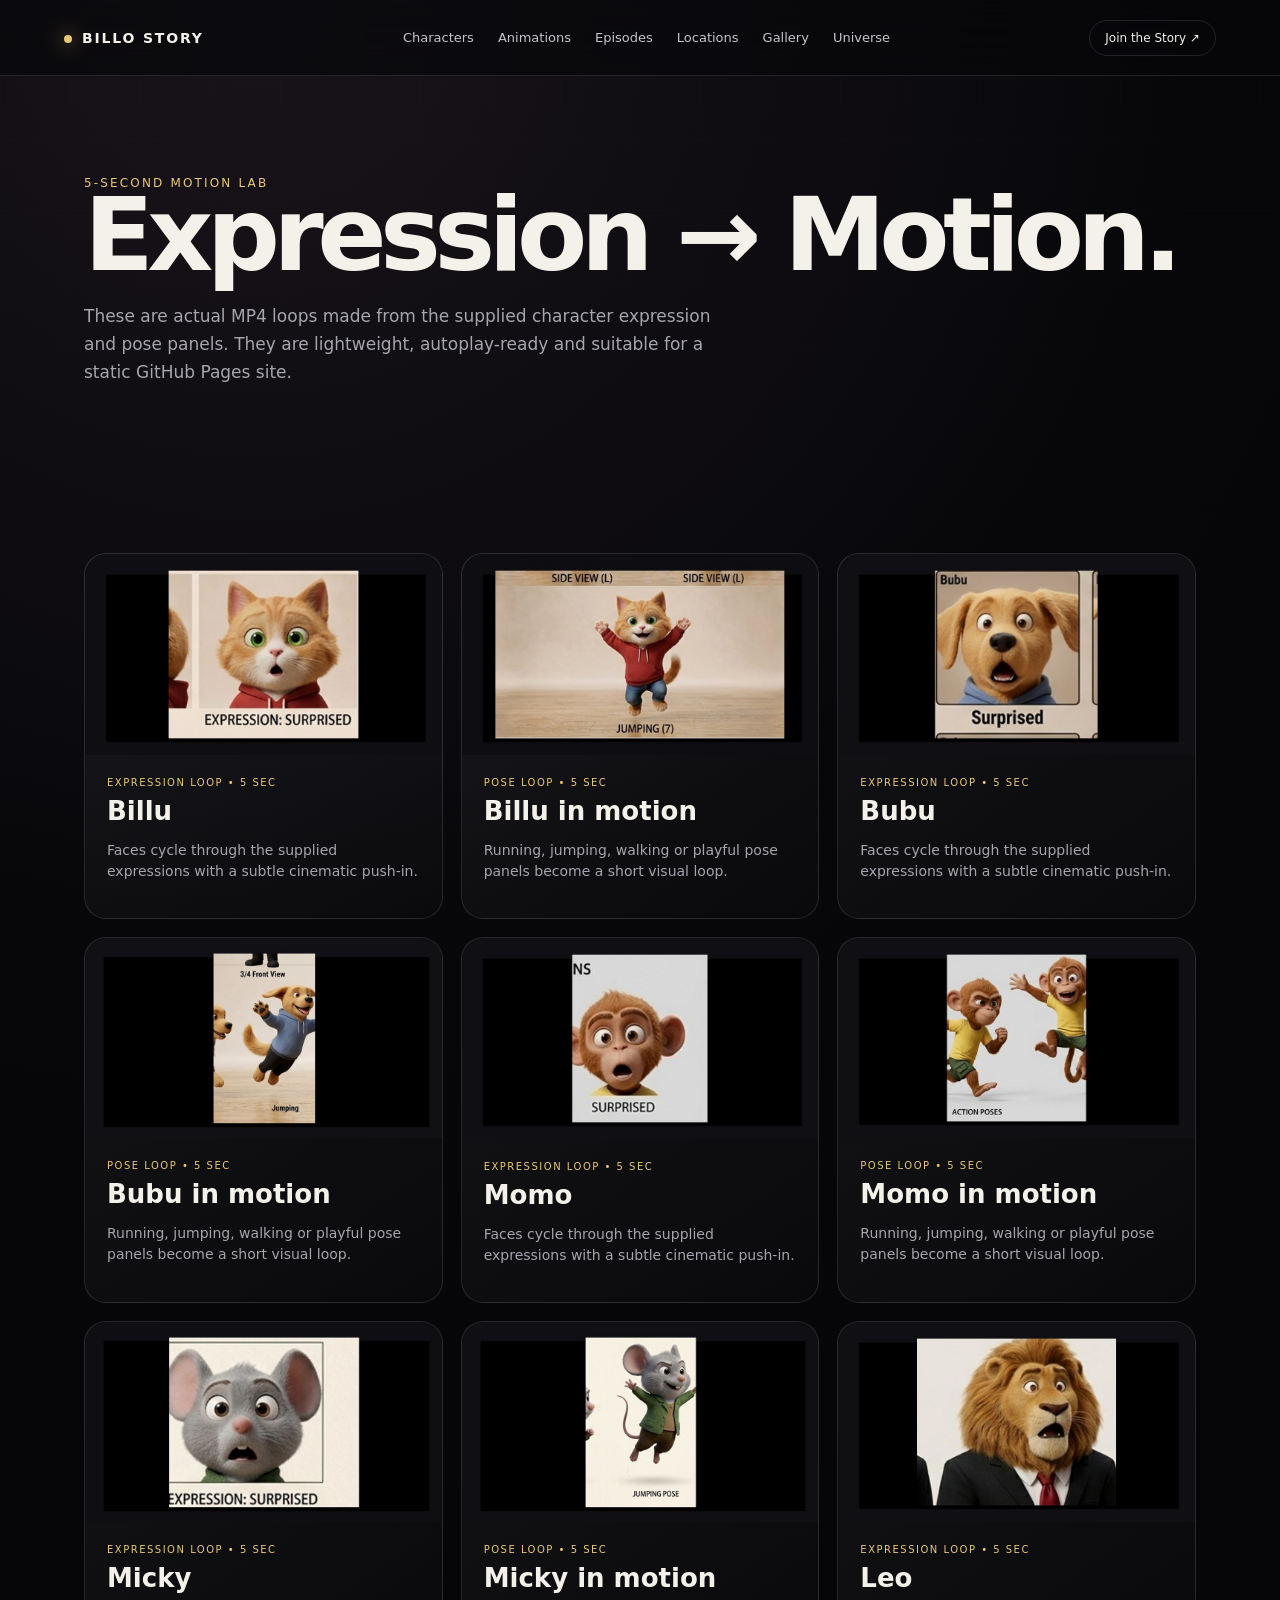
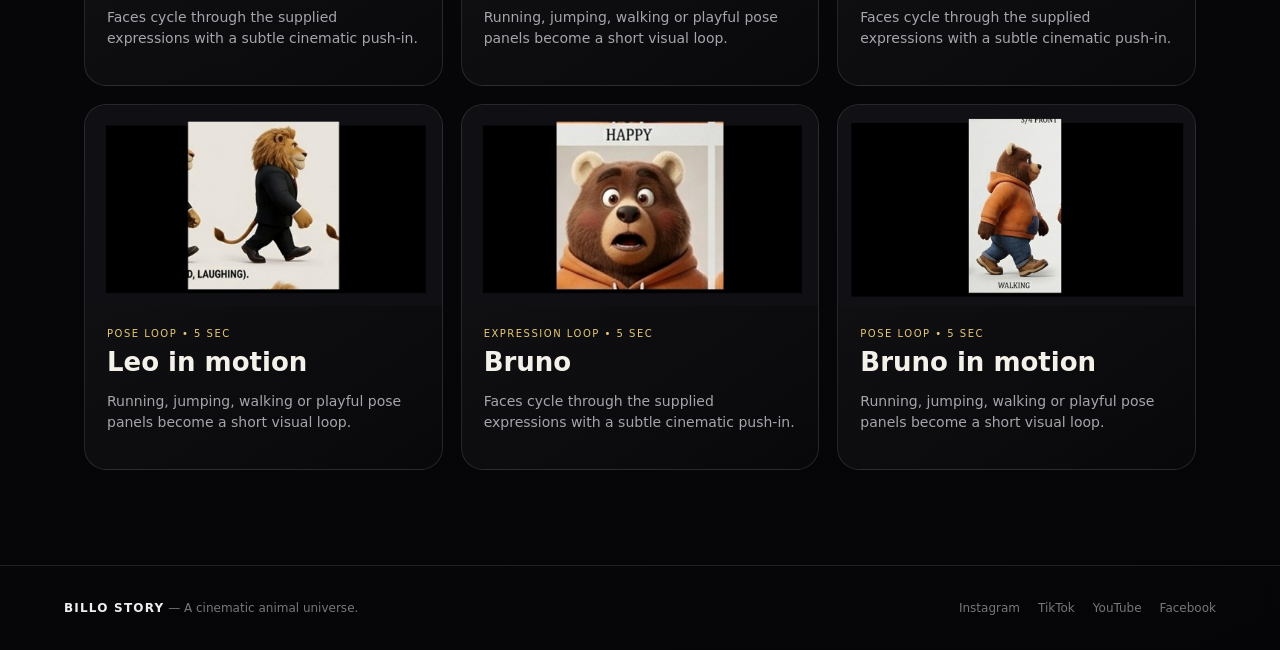
==== animations.html @ b3fea33d "Add files via upload" ====
<!doctype html><html lang="en"><head><meta charset="utf-8"><meta name="viewport" content="width=device-width,initial-scale=1"><title>Animation Lab — Billo Story</title><meta name="description" content="Billo Story — a cinematic animal universe."><link rel="stylesheet" href="style.css"></head><body>
<nav class="nav">
  <a class="brand" href="index.html"><span class="brand-dot"></span>BILLO STORY</a>
  <div class="navlinks">
    <a href="characters.html">Characters</a>
    <a href="animations.html">Animations</a>
    <a href="episodes.html">Episodes</a>
    <a href="locations.html">Locations</a>
    <a href="gallery.html">Gallery</a>
    <a href="universe.html">Universe</a>
  </div>
  <a class="nav-cta" href="social.html">Join the Story ↗</a>
</nav>

<section class="page-hero reveal"><div class="kicker">5-second motion lab</div><h1>Expression → Motion.</h1><p>These are actual MP4 loops made from the supplied character expression and pose panels. They are lightweight, autoplay-ready and suitable for a static GitHub Pages site.</p></section>
<section class="section"><div class="grid">
<div class="card reveal"><video autoplay muted loop playsinline poster="billu-expressions-5s.jpg"><source src="billu-expressions-5s.mp4" type="video/mp4"></video><div class="card-body"><div class="tag">Expression loop • 5 sec</div><h3>Billu</h3><p>Faces cycle through the supplied expressions with a subtle cinematic push-in.</p></div></div>
<div class="card reveal"><video autoplay muted loop playsinline poster="billu-motion-5s.jpg"><source src="billu-motion-5s.mp4" type="video/mp4"></video><div class="card-body"><div class="tag">Pose loop • 5 sec</div><h3>Billu in motion</h3><p>Running, jumping, walking or playful pose panels become a short visual loop.</p></div></div>

<div class="card reveal"><video autoplay muted loop playsinline poster="bubu-expressions-5s.jpg"><source src="bubu-expressions-5s.mp4" type="video/mp4"></video><div class="card-body"><div class="tag">Expression loop • 5 sec</div><h3>Bubu</h3><p>Faces cycle through the supplied expressions with a subtle cinematic push-in.</p></div></div>
<div class="card reveal"><video autoplay muted loop playsinline poster="bubu-motion-5s.jpg"><source src="bubu-motion-5s.mp4" type="video/mp4"></video><div class="card-body"><div class="tag">Pose loop • 5 sec</div><h3>Bubu in motion</h3><p>Running, jumping, walking or playful pose panels become a short visual loop.</p></div></div>

<div class="card reveal"><video autoplay muted loop playsinline poster="momo-expressions-5s.jpg"><source src="momo-expressions-5s.mp4" type="video/mp4"></video><div class="card-body"><div class="tag">Expression loop • 5 sec</div><h3>Momo</h3><p>Faces cycle through the supplied expressions with a subtle cinematic push-in.</p></div></div>
<div class="card reveal"><video autoplay muted loop playsinline poster="momo-motion-5s.jpg"><source src="momo-motion-5s.mp4" type="video/mp4"></video><div class="card-body"><div class="tag">Pose loop • 5 sec</div><h3>Momo in motion</h3><p>Running, jumping, walking or playful pose panels become a short visual loop.</p></div></div>

<div class="card reveal"><video autoplay muted loop playsinline poster="micky-expressions-5s.jpg"><source src="micky-expressions-5s.mp4" type="video/mp4"></video><div class="card-body"><div class="tag">Expression loop • 5 sec</div><h3>Micky</h3><p>Faces cycle through the supplied expressions with a subtle cinematic push-in.</p></div></div>
<div class="card reveal"><video autoplay muted loop playsinline poster="micky-motion-5s.jpg"><source src="micky-motion-5s.mp4" type="video/mp4"></video><div class="card-body"><div class="tag">Pose loop • 5 sec</div><h3>Micky in motion</h3><p>Running, jumping, walking or playful pose panels become a short visual loop.</p></div></div>

<div class="card reveal"><video autoplay muted loop playsinline poster="leo-expressions-5s.jpg"><source src="leo-expressions-5s.mp4" type="video/mp4"></video><div class="card-body"><div class="tag">Expression loop • 5 sec</div><h3>Leo</h3><p>Faces cycle through the supplied expressions with a subtle cinematic push-in.</p></div></div>
<div class="card reveal"><video autoplay muted loop playsinline poster="leo-motion-5s.jpg"><source src="leo-motion-5s.mp4" type="video/mp4"></video><div class="card-body"><div class="tag">Pose loop • 5 sec</div><h3>Leo in motion</h3><p>Running, jumping, walking or playful pose panels become a short visual loop.</p></div></div>

<div class="card reveal"><video autoplay muted loop playsinline poster="bruno-expressions-5s.jpg"><source src="bruno-expressions-5s.mp4" type="video/mp4"></video><div class="card-body"><div class="tag">Expression loop • 5 sec</div><h3>Bruno</h3><p>Faces cycle through the supplied expressions with a subtle cinematic push-in.</p></div></div>
<div class="card reveal"><video autoplay muted loop playsinline poster="bruno-motion-5s.jpg"><source src="bruno-motion-5s.mp4" type="video/mp4"></video><div class="card-body"><div class="tag">Pose loop • 5 sec</div><h3>Bruno in motion</h3><p>Running, jumping, walking or playful pose panels become a short visual loop.</p></div></div>
</div></section>

<footer class="footer">
  <div><strong>BILLO STORY</strong><span> — A cinematic animal universe.</span></div>
  <div class="social-mini">
    <a href="https://www.instagram.com/billastory11/" target="_blank">Instagram</a>
    <a href="https://www.tiktok.com/@billastory11" target="_blank">TikTok</a>
    <a href="https://www.youtube.com/@BilloStory11" target="_blank">YouTube</a>
    <a href="https://www.facebook.com/profile.php?id=61595432726542" target="_blank">Facebook</a>
  </div>
</footer>
<script src="script.js"></script></body></html>
---- style.css ----
:root{--bg:#07070a;--panel:#101116;--panel2:#15161c;--text:#f4f1ea;--muted:#a5a6ad;--line:rgba(255,255,255,.11);--gold:#e7c878;--red:#d84d3f;--max:1240px}
*{box-sizing:border-box}html{scroll-behavior:smooth}body{margin:0;background:radial-gradient(circle at 20% 0%,#19141a 0,#07070a 38%,#050508 100%);color:var(--text);font-family:Inter,system-ui,-apple-system,Segoe UI,sans-serif;overflow-x:hidden}
body:before{content:"";position:fixed;inset:0;pointer-events:none;background:linear-gradient(rgba(255,255,255,.015) 1px,transparent 1px),linear-gradient(90deg,rgba(255,255,255,.012) 1px,transparent 1px);background-size:70px 70px;mask-image:linear-gradient(to bottom,black,transparent 70%);z-index:-1}
a{color:inherit;text-decoration:none}.nav{position:sticky;top:0;z-index:50;height:76px;display:flex;align-items:center;justify-content:space-between;padding:0 5vw;border-bottom:1px solid var(--line);background:rgba(7,7,10,.72);backdrop-filter:blur(20px)}
.brand{font-weight:900;letter-spacing:.13em;font-size:14px}.brand-dot{display:inline-block;width:8px;height:8px;border-radius:50%;background:var(--gold);box-shadow:0 0 20px var(--gold);margin-right:10px}.navlinks{display:flex;gap:24px;color:#c5c5cb;font-size:13px}.navlinks a:hover,.social-mini a:hover{color:white}.nav-cta{border:1px solid var(--line);padding:10px 15px;border-radius:99px;font-size:12px}
.hero{min-height:86vh;display:grid;place-items:center;position:relative;padding:70px 5vw 90px}.hero-inner{max-width:var(--max);width:100%;display:grid;grid-template-columns:1fr 1fr;gap:55px;align-items:center}.eyebrow{font-size:11px;letter-spacing:.2em;text-transform:uppercase;color:var(--gold);margin-bottom:18px}.hero h1{font-size:clamp(54px,8vw,112px);line-height:.86;letter-spacing:-.065em;margin:0 0 25px;max-width:720px}.hero h1 span{color:var(--gold)}.hero p{max-width:580px;color:var(--muted);font-size:17px;line-height:1.65}.buttons{display:flex;gap:12px;margin-top:28px;flex-wrap:wrap}.btn{padding:14px 19px;border-radius:10px;border:1px solid var(--line);font-size:13px}.btn.primary{background:var(--text);color:#08080a;border-color:var(--text);font-weight:800}.btn:hover{transform:translateY(-2px)}
.stage{perspective:1100px;position:relative;min-height:560px;display:grid;place-items:center}.stage-card{width:min(560px,95%);transform:rotateY(-10deg) rotateX(3deg);border:1px solid var(--line);border-radius:28px;overflow:hidden;box-shadow:0 35px 100px rgba(0,0,0,.55);background:#111}.stage-card video{width:100%;display:block}.orb{position:absolute;width:260px;height:260px;border-radius:50%;background:radial-gradient(circle,rgba(231,200,120,.24),transparent 68%);filter:blur(8px);top:15%;right:0;z-index:-1}
.section{max-width:var(--max);margin:auto;padding:95px 5vw}.section-head{display:flex;justify-content:space-between;gap:30px;align-items:end;margin-bottom:35px}.section h2{font-size:clamp(34px,5vw,64px);letter-spacing:-.05em;margin:0}.section-head p{max-width:430px;color:var(--muted);line-height:1.6}.grid{display:grid;grid-template-columns:repeat(3,1fr);gap:18px}.card{background:linear-gradient(145deg,rgba(255,255,255,.06),rgba(255,255,255,.015));border:1px solid var(--line);border-radius:22px;overflow:hidden;transform-style:preserve-3d;transition:.35s}.card:hover{transform:translateY(-8px) rotateX(2deg) rotateY(-2deg);border-color:rgba(231,200,120,.35)}.card video,.card img{width:100%;display:block}.card-body{padding:22px}.tag{font-size:10px;letter-spacing:.15em;text-transform:uppercase;color:var(--gold)}.card h3{font-size:26px;margin:8px 0}.card p{color:var(--muted);line-height:1.5;font-size:14px}.meta{display:flex;justify-content:space-between;color:#777;font-size:11px;margin-top:18px}
.marquee{overflow:hidden;border-top:1px solid var(--line);border-bottom:1px solid var(--line);white-space:nowrap}.marquee div{display:inline-block;padding:18px 0;font-size:12px;letter-spacing:.25em;color:#777;animation:marq 25s linear infinite}@keyframes marq{to{transform:translateX(-50%)}}
.sheet{border:1px solid var(--line);border-radius:24px;overflow:hidden;background:#0d0d10}.sheet img{width:100%;display:block}.split{display:grid;grid-template-columns:1fr 1fr;gap:24px;align-items:start}.kicker{color:var(--gold);font-size:12px;letter-spacing:.18em;text-transform:uppercase}.big-number{font-size:120px;line-height:.8;color:rgba(255,255,255,.05);font-weight:900}
.location-grid{display:grid;grid-template-columns:repeat(4,1fr);gap:12px}.location{padding:25px;border:1px solid var(--line);border-radius:16px;background:rgba(255,255,255,.025);min-height:120px}.location strong{display:block;font-size:18px}.location span{color:#777;font-size:11px;letter-spacing:.12em;text-transform:uppercase}
.footer{border-top:1px solid var(--line);padding:35px 5vw;display:flex;justify-content:space-between;gap:20px;color:#777;font-size:12px}.footer strong{color:#eee;letter-spacing:.1em}.social-mini{display:flex;gap:18px}
.page-hero{max-width:var(--max);margin:auto;padding:100px 5vw 55px}.page-hero h1{font-size:clamp(55px,8vw,105px);letter-spacing:-.065em;line-height:.88;margin:0 0 22px}.page-hero p{max-width:650px;color:var(--muted);font-size:17px;line-height:1.65}
.character-row{display:grid;grid-template-columns:1fr 1fr;gap:25px;margin-bottom:55px}.char-copy{padding:25px}.char-copy h2{font-size:48px;letter-spacing:-.05em;margin:8px 0}.char-copy p{color:var(--muted);line-height:1.7}.specs{display:flex;gap:8px;flex-wrap:wrap;margin-top:20px}.spec{border:1px solid var(--line);padding:8px 10px;border-radius:99px;font-size:10px;color:#aaa}
.timeline{display:grid;gap:14px}.episode{display:grid;grid-template-columns:110px 1fr 160px;gap:20px;align-items:center;border:1px solid var(--line);padding:18px;border-radius:18px;background:rgba(255,255,255,.025)}.episode .num{font-size:40px;font-weight:900;color:#444}.episode img{width:160px;border-radius:12px}.episode p{color:#888;font-size:13px;line-height:1.5}
.gallery{columns:3 280px;column-gap:14px}.gallery img{width:100%;display:block;margin:0 0 14px;border-radius:16px;border:1px solid var(--line)}
.note{padding:18px 20px;border-left:2px solid var(--gold);background:rgba(231,200,120,.05);color:#bbb;line-height:1.6;border-radius:0 12px 12px 0}
@media(max-width:900px){.navlinks{display:none}.hero-inner,.split,.character-row{grid-template-columns:1fr}.grid{grid-template-columns:1fr 1fr}.location-grid{grid-template-columns:1fr 1fr}.hero{padding-top:45px}.stage{min-height:auto}.episode{grid-template-columns:70px 1fr}.episode img{display:none}}
@media(max-width:600px){.grid,.location-grid{grid-template-columns:1fr}.hero h1{font-size:58px}.section{padding:65px 5vw}.page-hero{padding-top:65px}.footer{flex-direction:column}}
.reveal{opacity:0;transform:translateY(24px);transition:opacity .8s ease,transform .8s ease}.reveal.show{opacity:1;transform:none}
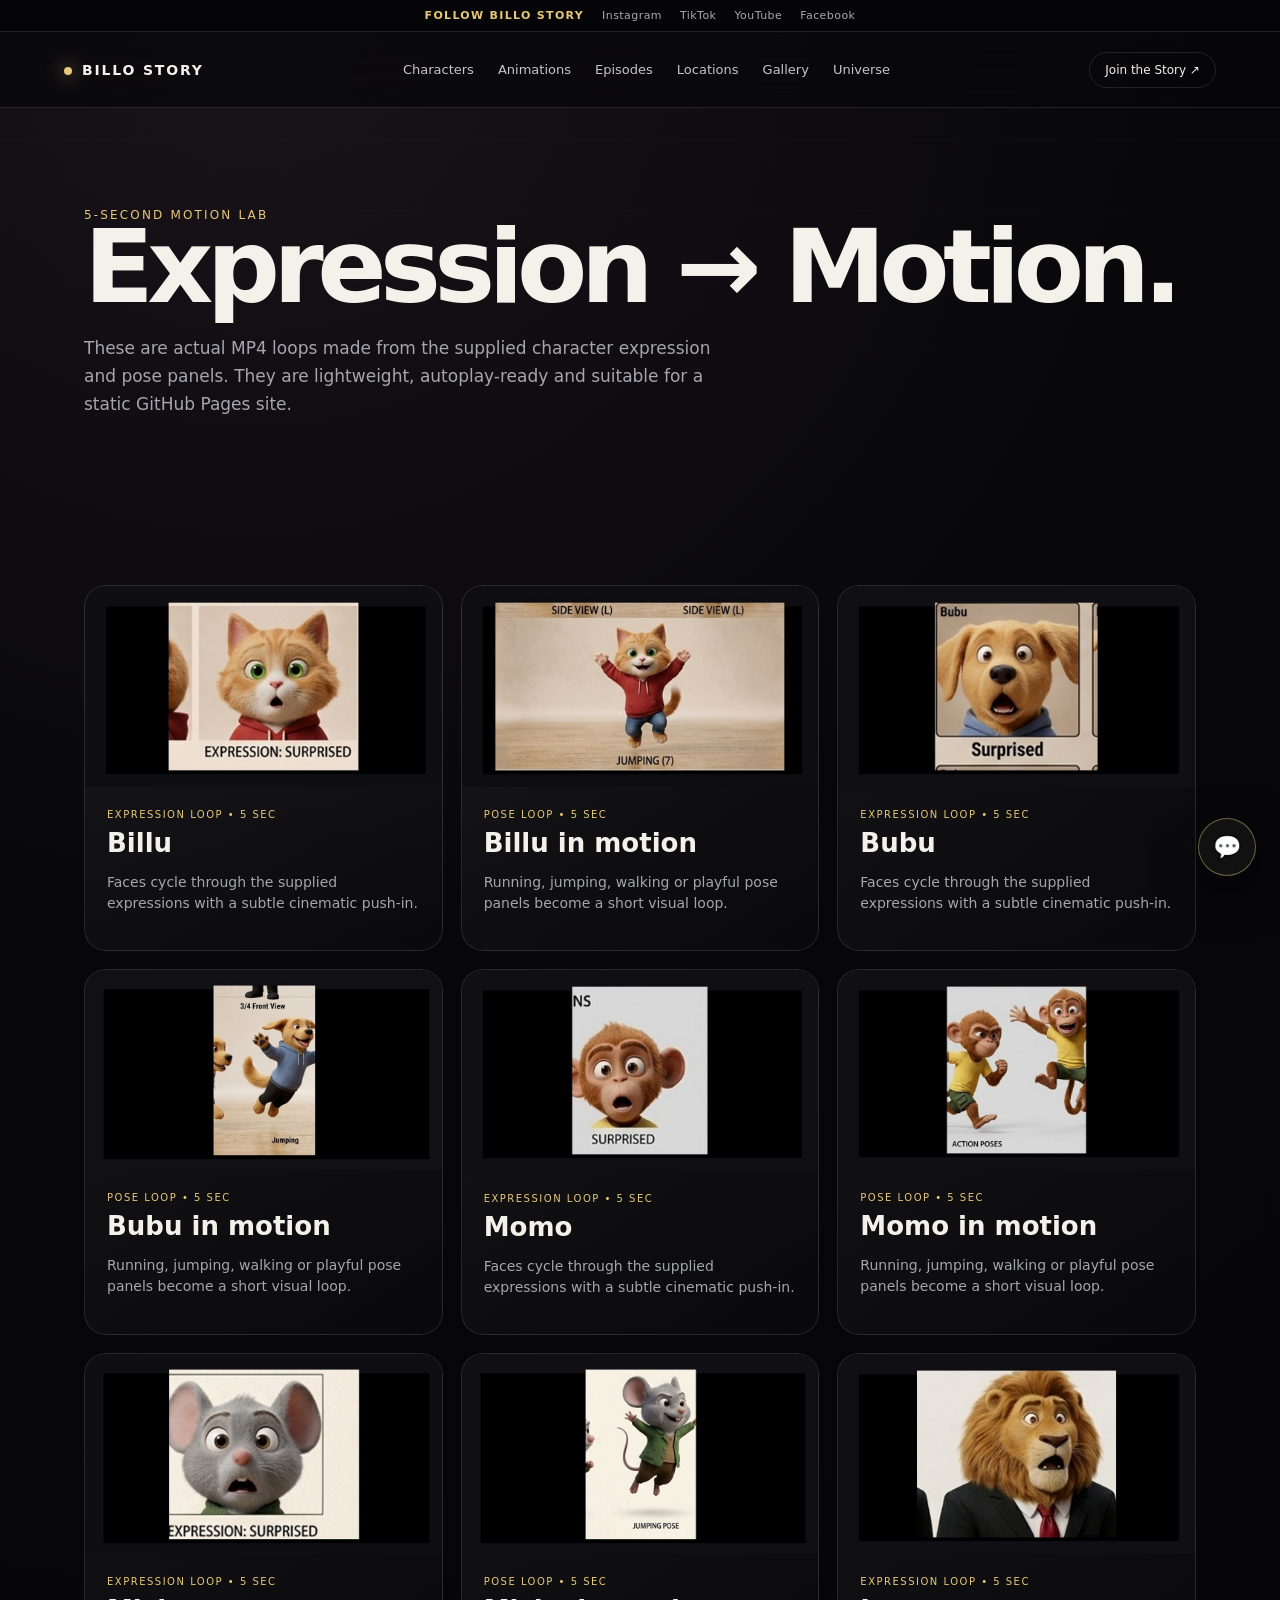
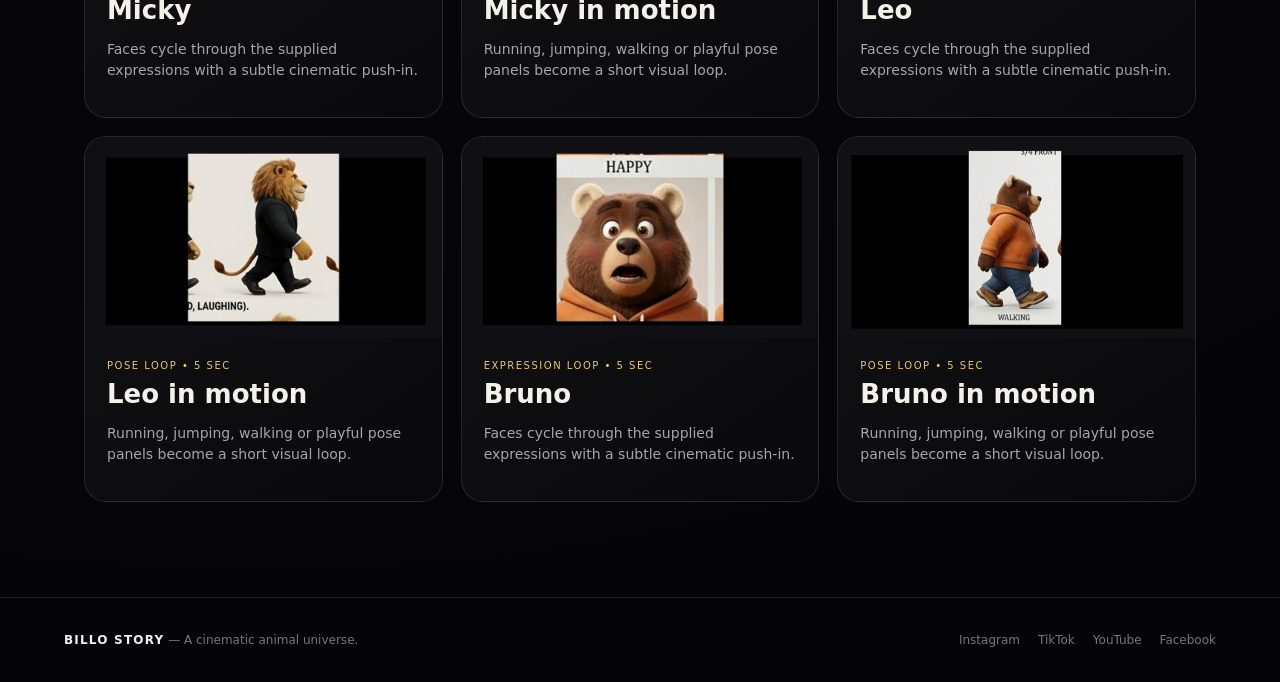
==== commit 9944a8da: "Add files via upload" ====
--- a/animations.html
+++ b/animations.html
@@ -1,4 +1,4 @@
-<!doctype html><html lang="en"><head><meta charset="utf-8"><meta name="viewport" content="width=device-width,initial-scale=1"><title>Animation Lab — Billo Story</title><meta name="description" content="Billo Story — a cinematic animal universe."><link rel="stylesheet" href="style.css"></head><body>
+<!doctype html><html lang="en"><head><meta charset="utf-8"><meta name="viewport" content="width=device-width,initial-scale=1"><title>Animation Lab — Billo Story</title><meta name="description" content="Billo Story — a cinematic animal universe."><link rel="stylesheet" href="style.css"></head><body><div class="social-top"><span>FOLLOW BILLO STORY</span><a href="https://www.instagram.com/billastory11/" target="_blank">Instagram</a><a href="https://www.tiktok.com/@billastory11" target="_blank">TikTok</a><a href="https://www.youtube.com/@BillaStory11" target="_blank">YouTube</a><a href="https://www.facebook.com/profile.php?id=61595432726542" target="_blank">Facebook</a></div>
 <nav class="nav">
   <a class="brand" href="index.html"><span class="brand-dot"></span>BILLO STORY</a>
   <div class="navlinks">
@@ -42,4 +42,4 @@
     <a href="https://www.facebook.com/profile.php?id=61595432726542" target="_blank">Facebook</a>
   </div>
 </footer>
-<script src="script.js"></script></body></html>+<button class="bot-fab" id="botFab" aria-label="Open Billa Bot">💬</button><div class="bot-panel" id="botPanel"><div class="bot-head"><div><strong>Billa Bot</strong><span>Your Billo Story guide</span></div><button id="botClose">×</button></div><div class="bot-messages" id="botMessages"><div class="bot-msg bot">Assalam-o-alaikum! 👋 Main Billa Bot hoon. Characters, locations ya YouTube ke baare mein poochho.</div></div><div class="bot-quick"><button data-q="Who is Billu?">Billu</button><button data-q="Show locations">Locations</button><button data-q="YouTube link">YouTube</button></div><form class="bot-form" id="botForm"><input id="botInput" placeholder="Ask Billa Bot..." autocomplete="off"><button>Send</button></form></div><script src="script.js"></script></body></html>
--- a/style.css
+++ b/style.css
@@ -19,3 +19,19 @@
 @media(max-width:900px){.navlinks{display:none}.hero-inner,.split,.character-row{grid-template-columns:1fr}.grid{grid-template-columns:1fr 1fr}.location-grid{grid-template-columns:1fr 1fr}.hero{padding-top:45px}.stage{min-height:auto}.episode{grid-template-columns:70px 1fr}.episode img{display:none}}
 @media(max-width:600px){.grid,.location-grid{grid-template-columns:1fr}.hero h1{font-size:58px}.section{padding:65px 5vw}.page-hero{padding-top:65px}.footer{flex-direction:column}}
 .reveal{opacity:0;transform:translateY(24px);transition:opacity .8s ease,transform .8s ease}.reveal.show{opacity:1;transform:none}
+
+.social-top{position:relative;z-index:60;display:flex;align-items:center;justify-content:center;gap:18px;padding:9px 5vw;border-bottom:1px solid var(--line);background:#050507;color:#aaa;font-size:11px;letter-spacing:.04em}.social-top span{color:var(--gold);font-weight:800;letter-spacing:.12em}.social-top a:hover{color:#fff}
+.cinematic-character{background:#08090c;min-height:420px;display:flex;align-items:center;justify-content:center}.cinematic-character video{width:100%;height:100%;min-height:420px;object-fit:cover;display:block}
+.location-grid-art{grid-template-columns:repeat(3,1fr);gap:18px}.location-card{border:1px solid var(--line);border-radius:22px;overflow:hidden;background:rgba(255,255,255,.025);transition:.35s}.location-card:hover{transform:translateY(-7px);border-color:rgba(231,200,120,.4)}.location-card img{width:100%;aspect-ratio:16/10;object-fit:cover;display:block}.location-card-body{padding:18px 20px 21px}.location-card-body span{display:block;color:#777;font-size:10px;letter-spacing:.14em;margin-bottom:7px}.location-card-body strong{font-size:22px}
+.bot-fab{position:fixed;right:24px;bottom:24px;z-index:100;width:58px;height:58px;border-radius:50%;border:1px solid rgba(231,200,120,.45);background:#111;color:#fff;font-size:23px;box-shadow:0 15px 45px rgba(0,0,0,.5);cursor:pointer}.bot-panel{position:fixed;right:24px;bottom:92px;z-index:101;width:min(360px,calc(100vw - 32px));height:500px;display:none;flex-direction:column;background:#0d0e12;border:1px solid var(--line);border-radius:20px;overflow:hidden;box-shadow:0 25px 80px rgba(0,0,0,.65)}.bot-panel.open{display:flex}.bot-head{display:flex;justify-content:space-between;align-items:center;padding:16px 18px;border-bottom:1px solid var(--line)}.bot-head strong{display:block}.bot-head span{font-size:11px;color:#777}.bot-head button{border:0;background:none;color:#aaa;font-size:24px;cursor:pointer}.bot-messages{flex:1;overflow:auto;padding:15px}.bot-msg{max-width:85%;padding:10px 12px;border-radius:14px;margin-bottom:10px;font-size:13px;line-height:1.45}.bot-msg.bot{background:#181a20;color:#ddd}.bot-msg.user{margin-left:auto;background:#e7c878;color:#111}.bot-quick{display:flex;gap:7px;overflow:auto;padding:9px 12px;border-top:1px solid var(--line)}.bot-quick button{white-space:nowrap;border:1px solid var(--line);background:#15161b;color:#bbb;border-radius:99px;padding:7px 10px;font-size:11px;cursor:pointer}.bot-form{display:flex;padding:10px;border-top:1px solid var(--line);gap:8px}.bot-form input{flex:1;min-width:0;border:1px solid var(--line);background:#08090c;color:#fff;border-radius:10px;padding:10px}.bot-form button{border:0;border-radius:10px;padding:0 13px;background:#e7c878;color:#111;font-weight:800}
+@media(max-width:900px){.social-top{overflow:auto;justify-content:flex-start;white-space:nowrap}.location-grid-art{grid-template-columns:1fr 1fr}.cinematic-character,.cinematic-character video{min-height:320px}}@media(max-width:600px){.location-grid-art{grid-template-columns:1fr}.social-top{gap:12px}.social-top span{display:none}}
+/* Final environment gallery */
+.location-showcase-grid{display:grid;gap:42px}
+.location-showcase{border:1px solid var(--line);border-radius:26px;background:linear-gradient(145deg,rgba(255,255,255,.055),rgba(255,255,255,.015));overflow:hidden;box-shadow:0 20px 70px rgba(0,0,0,.25)}
+.loc-title{padding:24px 26px 20px;display:flex;align-items:end;justify-content:space-between;gap:20px;border-bottom:1px solid var(--line)}
+.loc-title span{color:var(--gold);font-size:10px;letter-spacing:.18em;text-transform:uppercase}.loc-title h2{margin:0;font-size:32px;letter-spacing:-.04em}
+.loc-views{display:grid;grid-template-columns:1fr 1fr;gap:1px;background:var(--line)}
+.loc-views figure{margin:0;background:#050608;position:relative}.loc-views img{width:100%;aspect-ratio:16/10;object-fit:cover;display:block}.loc-views figcaption{position:absolute;left:14px;bottom:14px;padding:7px 10px;border:1px solid rgba(255,255,255,.18);border-radius:999px;background:rgba(0,0,0,.55);backdrop-filter:blur(10px);font-size:10px;letter-spacing:.16em;color:#fff}
+/* Keep character animation frames fully visible */
+.cinematic-character video,.card video{object-fit:contain!important;background:#050608;aspect-ratio:16/9}
+@media(max-width:700px){.loc-title{display:block}.loc-title h2{margin-top:8px;font-size:26px}.loc-views{grid-template-columns:1fr}.loc-views img{aspect-ratio:16/10}}
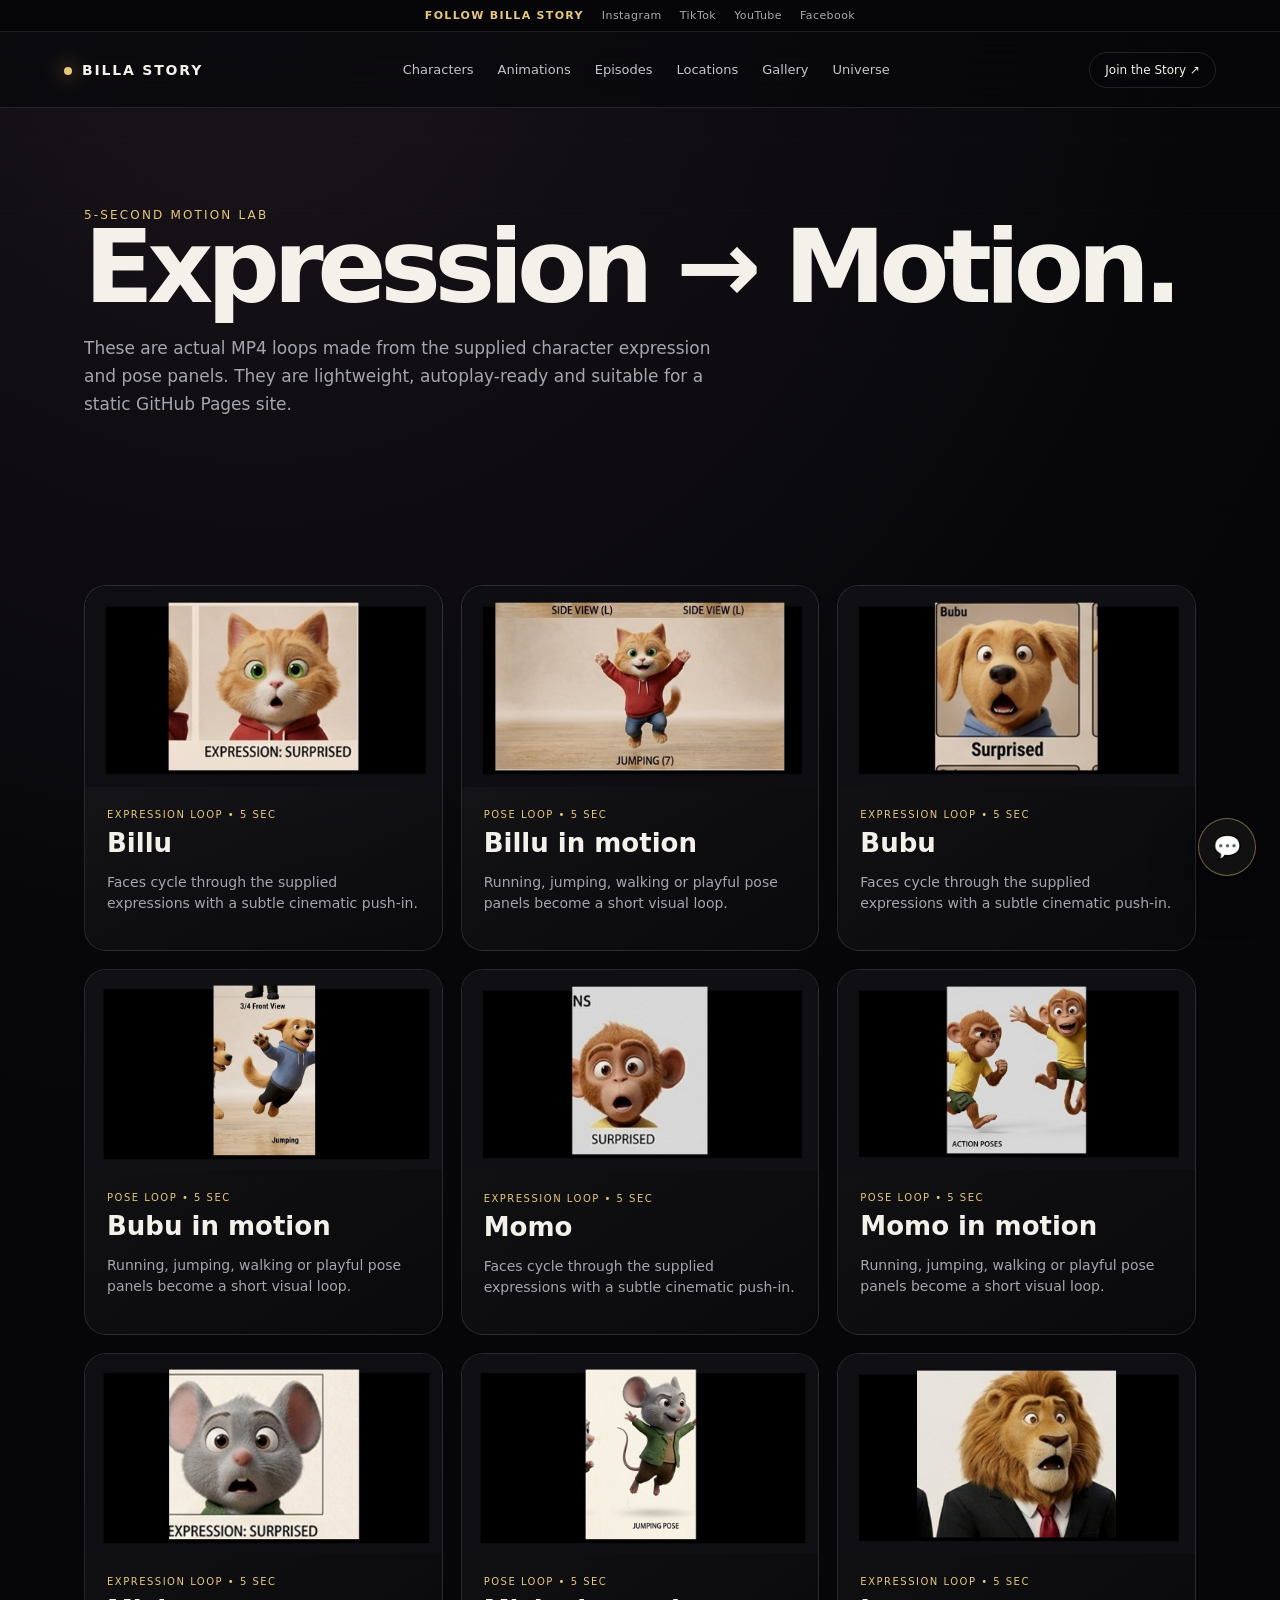
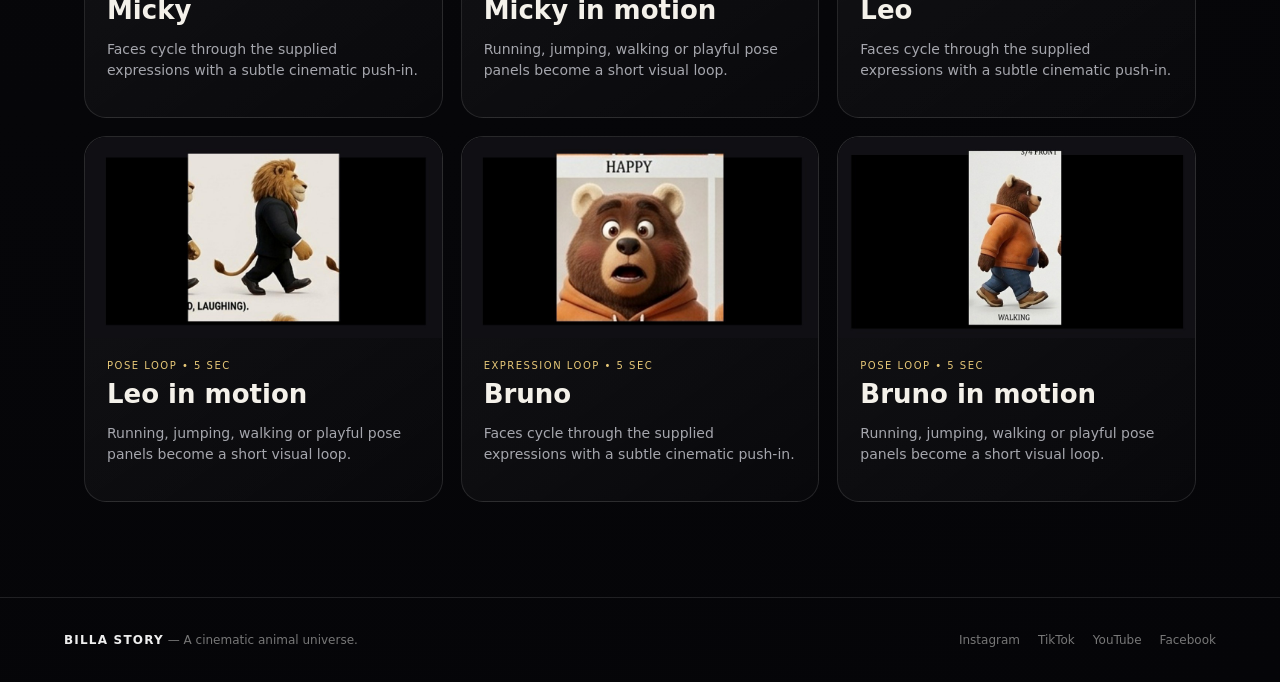
==== commit 4eaa4265: "Add files via upload" ====
--- a/animations.html
+++ b/animations.html
@@ -1,6 +1,6 @@
-<!doctype html><html lang="en"><head><meta charset="utf-8"><meta name="viewport" content="width=device-width,initial-scale=1"><title>Animation Lab — Billo Story</title><meta name="description" content="Billo Story — a cinematic animal universe."><link rel="stylesheet" href="style.css"></head><body><div class="social-top"><span>FOLLOW BILLO STORY</span><a href="https://www.instagram.com/billastory11/" target="_blank">Instagram</a><a href="https://www.tiktok.com/@billastory11" target="_blank">TikTok</a><a href="https://www.youtube.com/@BillaStory11" target="_blank">YouTube</a><a href="https://www.facebook.com/profile.php?id=61595432726542" target="_blank">Facebook</a></div>
+<!doctype html><html lang="en"><head><meta charset="utf-8"><meta name="viewport" content="width=device-width,initial-scale=1"><title>Animation Lab — Billa Story</title><meta name="description" content="Billa Story — a cinematic animal universe."><link rel="stylesheet" href="style.css"></head><body><div class="social-top"><span>FOLLOW BILLA STORY</span><a href="https://www.instagram.com/billastory11/" target="_blank" rel="noopener">Instagram</a><a href="https://www.tiktok.com/@billastory11" target="_blank" rel="noopener">TikTok</a><a href="https://www.youtube.com/@BillaStory11" target="_blank" rel="noopener">YouTube</a><a href="https://www.facebook.com/profile.php?id=61595432726542" target="_blank" rel="noopener">Facebook</a></div>
 <nav class="nav">
-  <a class="brand" href="index.html"><span class="brand-dot"></span>BILLO STORY</a>
+  <a class="brand" href="index.html"><span class="brand-dot"></span>BILLA STORY</a>
   <div class="navlinks">
     <a href="characters.html">Characters</a>
     <a href="animations.html">Animations</a>
@@ -34,12 +34,12 @@
 </div></section>
 
 <footer class="footer">
-  <div><strong>BILLO STORY</strong><span> — A cinematic animal universe.</span></div>
+  <div><strong>BILLA STORY</strong><span> — A cinematic animal universe.</span></div>
   <div class="social-mini">
-    <a href="https://www.instagram.com/billastory11/" target="_blank">Instagram</a>
-    <a href="https://www.tiktok.com/@billastory11" target="_blank">TikTok</a>
-    <a href="https://www.youtube.com/@BilloStory11" target="_blank">YouTube</a>
-    <a href="https://www.facebook.com/profile.php?id=61595432726542" target="_blank">Facebook</a>
+    <a href="https://www.instagram.com/billastory11/" target="_blank" rel="noopener">Instagram</a>
+    <a href="https://www.tiktok.com/@billastory11" target="_blank" rel="noopener">TikTok</a>
+    <a href="https://www.youtube.com/@BilloStory11" target="_blank" rel="noopener">YouTube</a>
+    <a href="https://www.facebook.com/profile.php?id=61595432726542" target="_blank" rel="noopener">Facebook</a>
   </div>
 </footer>
-<button class="bot-fab" id="botFab" aria-label="Open Billa Bot">💬</button><div class="bot-panel" id="botPanel"><div class="bot-head"><div><strong>Billa Bot</strong><span>Your Billo Story guide</span></div><button id="botClose">×</button></div><div class="bot-messages" id="botMessages"><div class="bot-msg bot">Assalam-o-alaikum! 👋 Main Billa Bot hoon. Characters, locations ya YouTube ke baare mein poochho.</div></div><div class="bot-quick"><button data-q="Who is Billu?">Billu</button><button data-q="Show locations">Locations</button><button data-q="YouTube link">YouTube</button></div><form class="bot-form" id="botForm"><input id="botInput" placeholder="Ask Billa Bot..." autocomplete="off"><button>Send</button></form></div><script src="script.js"></script></body></html>+<button class="bot-fab" id="botFab" aria-label="Open Billa Bot">💬</button><div class="bot-panel" id="botPanel"><div class="bot-head"><div><strong>Billa Bot</strong><span>Your Billa Story guide</span></div><button id="botClose">×</button></div><div class="bot-messages" id="botMessages"><div class="bot-msg bot">Assalam-o-alaikum! 👋 Main Billa Bot hoon. Characters, locations ya YouTube ke baare mein poochho.</div></div><div class="bot-quick"><button data-q="Who is Billu?">Billu</button><button data-q="Show locations">Locations</button><button data-q="YouTube link">YouTube</button></div><form class="bot-form" id="botForm"><input id="botInput" placeholder="Ask Billa Bot..." autocomplete="off"><button>Send</button></form></div><script src="script.js"></script></body></html>
--- a/style.css
+++ b/style.css
@@ -35,3 +35,6 @@
 /* Keep character animation frames fully visible */
 .cinematic-character video,.card video{object-fit:contain!important;background:#050608;aspect-ratio:16/9}
 @media(max-width:700px){.loc-title{display:block}.loc-title h2{margin-top:8px;font-size:26px}.loc-views{grid-template-columns:1fr}.loc-views img{aspect-ratio:16/10}}
+
+/* Verified locations build */
+.locations-list{padding-top:30px}.location-card{margin:0 0 34px;border:1px solid var(--line);border-radius:28px;overflow:hidden;background:linear-gradient(145deg,rgba(255,255,255,.06),rgba(255,255,255,.015));box-shadow:0 25px 80px rgba(0,0,0,.28)}.location-card-head{display:flex;justify-content:space-between;align-items:end;gap:24px;padding:26px 28px;border-bottom:1px solid var(--line)}.loc-kicker{font-size:10px;letter-spacing:.18em;color:var(--gold)}.location-card h2{font-size:clamp(28px,4vw,46px);margin:7px 0 6px;letter-spacing:-.045em}.location-card p{margin:0;color:var(--muted);max-width:680px;line-height:1.6}.loc-open{border:1px solid var(--line);background:#111217;color:#eee;padding:11px 14px;border-radius:999px;cursor:pointer}.location-pair{display:grid;grid-template-columns:1fr 1fr;gap:2px;background:var(--line)}.location-image{position:relative;padding:0;border:0;background:#060608;cursor:pointer;overflow:hidden}.location-image img{width:100%;height:clamp(300px,42vw,590px);display:block;object-fit:cover;transition:transform .6s ease;}.location-image:hover img{transform:scale(1.035)}.location-image span{position:absolute;left:16px;bottom:16px;padding:8px 11px;border-radius:999px;border:1px solid rgba(255,255,255,.18);background:rgba(0,0,0,.58);backdrop-filter:blur(10px);color:#fff;font-size:10px;letter-spacing:.16em}.loc-modal{display:none;position:fixed;inset:0;z-index:100;align-items:center;justify-content:center;padding:24px}.loc-modal.open{display:flex}.loc-modal-backdrop{position:absolute;inset:0;background:rgba(0,0,0,.86);backdrop-filter:blur(10px)}.loc-modal-box{position:relative;z-index:1;width:min(1100px,96vw);max-height:94vh;overflow:auto;background:#0b0c10;border:1px solid var(--line);border-radius:24px;box-shadow:0 40px 120px rgba(0,0,0,.7)}.loc-modal-box>img{width:100%;max-height:72vh;object-fit:contain;background:#050608;display:block}.loc-modal-close{position:absolute;right:14px;top:14px;z-index:3;width:40px;height:40px;border:1px solid rgba(255,255,255,.2);border-radius:50%;background:rgba(0,0,0,.6);color:#fff;font-size:25px;cursor:pointer}.loc-modal-title{padding:22px 26px 18px}.loc-modal-title span{font-size:10px;color:var(--gold);letter-spacing:.17em}.loc-modal-title h2{margin:7px 0 14px;font-size:34px}.loc-switch{display:flex;gap:8px}.loc-switch button{border:1px solid var(--line);background:#14151a;color:#bbb;border-radius:999px;padding:8px 12px;cursor:pointer}.loc-modal-caption{padding:14px 26px 20px;color:#999;line-height:1.5}@media(max-width:700px){.location-card-head{display:block}.loc-open{margin-top:18px}.location-pair{grid-template-columns:1fr}.location-image img{height:70vw;max-height:500px}.loc-modal{padding:10px}.loc-modal-title h2{font-size:26px}}
